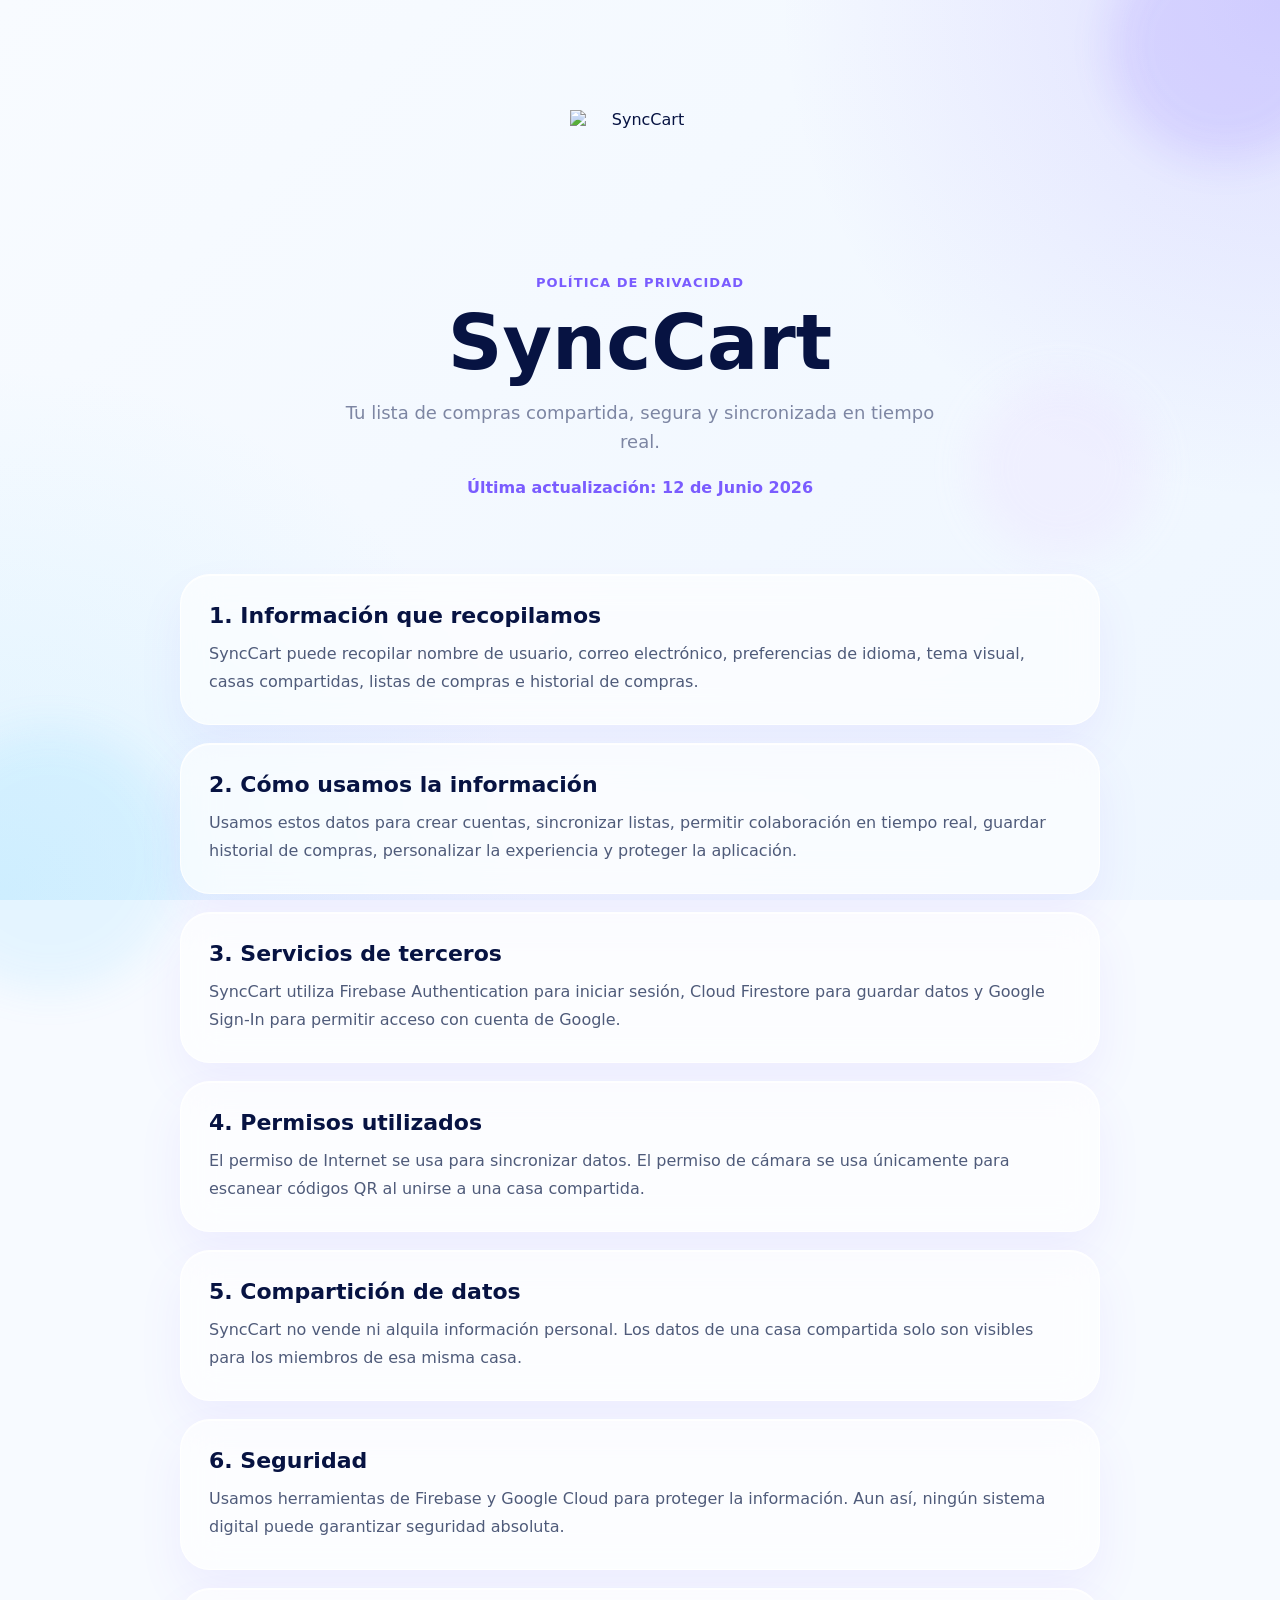
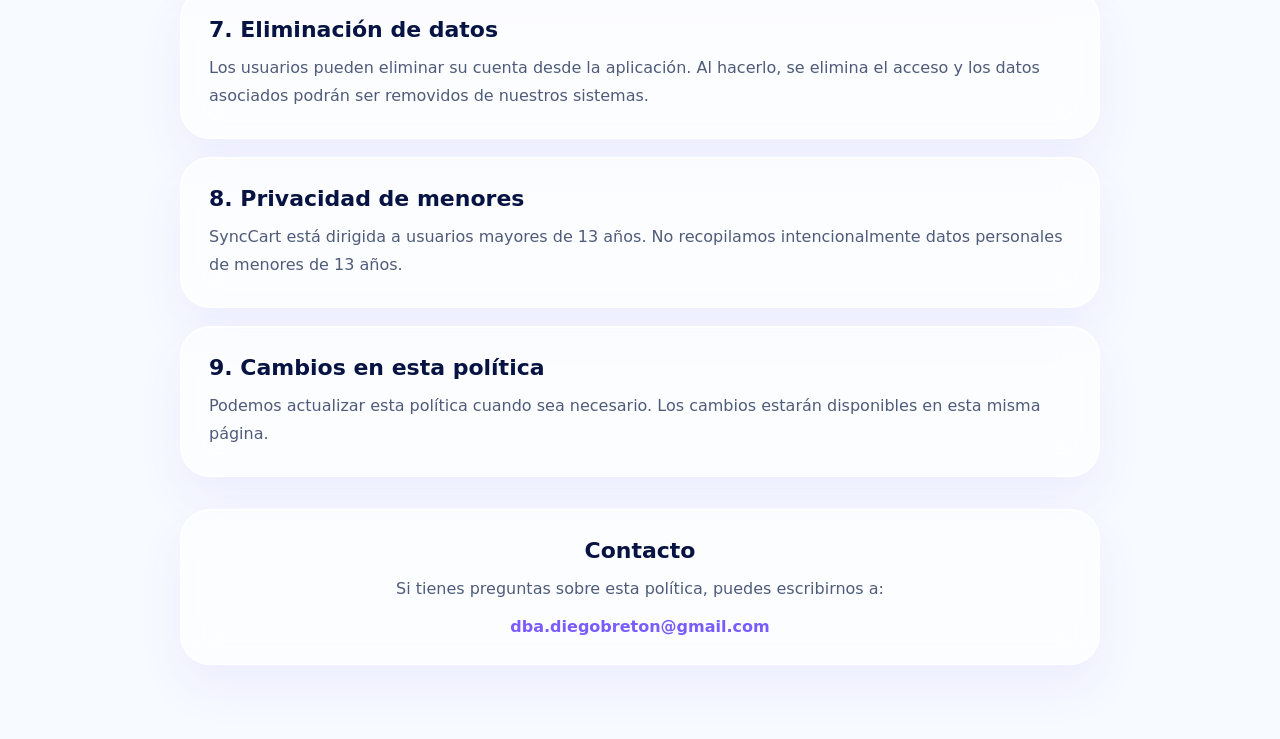
==== index.html @ 20d23b96 "Add files via upload" ====
<!DOCTYPE html>
<html lang="es">
<head>
  <meta charset="UTF-8" />
  <meta name="viewport" content="width=device-width, initial-scale=1.0" />
  <title>Política de Privacidad | SyncCart</title>

  <link rel="stylesheet" href="style.css" />
</head>
<body>
  <div class="background">
    <div class="orb orb-1"></div>
    <div class="orb orb-2"></div>
    <div class="orb orb-3"></div>
  </div>

  <main class="container">
    <section class="hero reveal">
      <div class="app-icon">
        <img src="assets/icon.png" alt="SyncCart">
      </div>
      <p class="eyebrow">Política de Privacidad</p>
      <h1>SyncCart</h1>
      <p class="subtitle">
        Tu lista de compras compartida, segura y sincronizada en tiempo real.
      </p>
      <p class="date">Última actualización: 12 de Junio 2026</p>
    </section>

    <section class="card reveal">
      <h2>1. Información que recopilamos</h2>
      <p>SyncCart puede recopilar nombre de usuario, correo electrónico, preferencias de idioma, tema visual, casas compartidas, listas de compras e historial de compras.</p>
    </section>

    <section class="card reveal">
      <h2>2. Cómo usamos la información</h2>
      <p>Usamos estos datos para crear cuentas, sincronizar listas, permitir colaboración en tiempo real, guardar historial de compras, personalizar la experiencia y proteger la aplicación.</p>
    </section>

    <section class="card reveal">
      <h2>3. Servicios de terceros</h2>
      <p>SyncCart utiliza Firebase Authentication para iniciar sesión, Cloud Firestore para guardar datos y Google Sign-In para permitir acceso con cuenta de Google.</p>
    </section>

    <section class="card reveal">
      <h2>4. Permisos utilizados</h2>
      <p>El permiso de Internet se usa para sincronizar datos. El permiso de cámara se usa únicamente para escanear códigos QR al unirse a una casa compartida.</p>
    </section>

    <section class="card reveal">
      <h2>5. Compartición de datos</h2>
      <p>SyncCart no vende ni alquila información personal. Los datos de una casa compartida solo son visibles para los miembros de esa misma casa.</p>
    </section>

    <section class="card reveal">
      <h2>6. Seguridad</h2>
      <p>Usamos herramientas de Firebase y Google Cloud para proteger la información. Aun así, ningún sistema digital puede garantizar seguridad absoluta.</p>
    </section>

    <section class="card reveal">
      <h2>7. Eliminación de datos</h2>
      <p>Los usuarios pueden eliminar su cuenta desde la aplicación. Al hacerlo, se elimina el acceso y los datos asociados podrán ser removidos de nuestros sistemas.</p>
    </section>

    <section class="card reveal">
      <h2>8. Privacidad de menores</h2>
      <p>SyncCart está dirigida a usuarios mayores de 13 años. No recopilamos intencionalmente datos personales de menores de 13 años.</p>
    </section>

    <section class="card reveal">
      <h2>9. Cambios en esta política</h2>
      <p>Podemos actualizar esta política cuando sea necesario. Los cambios estarán disponibles en esta misma página.</p>
    </section>

    <section class="contact reveal">
      <h2>Contacto</h2>
      <p>Si tienes preguntas sobre esta política, puedes escribirnos a:</p>
      <a href="mailto:dba.diegobreton@gmail.com">dba.diegobreton@gmail.com</a>
    </section>
  </main>

  <script src="script.js"></script>
</body>
</html>
---- style.css ----
* {
  box-sizing: border-box;
  margin: 0;
  padding: 0;
}

body {
  font-family: Inter, system-ui, -apple-system, BlinkMacSystemFont, "Segoe UI", sans-serif;
  background: #f7faff;
  color: #071342;
  min-height: 100vh;
  overflow-x: hidden;
}

.background {
  position: fixed;
  inset: 0;
  z-index: -1;
  background:
    radial-gradient(circle at top right, rgba(122, 92, 255, 0.16), transparent 32%),
    radial-gradient(circle at bottom left, rgba(120, 215, 255, 0.18), transparent 34%),
    linear-gradient(135deg, #f8fbff, #eef6ff);
}

.orb {
  position: absolute;
  border-radius: 999px;
  filter: blur(20px);
  opacity: 0.65;
  animation: float 8s ease-in-out infinite;
}

.orb-1 {
  width: 230px;
  height: 230px;
  background: rgba(122, 92, 255, 0.22);
  top: -70px;
  right: -60px;
}

.orb-2 {
  width: 260px;
  height: 260px;
  background: rgba(120, 215, 255, 0.22);
  bottom: -90px;
  left: -80px;
  animation-delay: 1.5s;
}

.orb-3 {
  width: 180px;
  height: 180px;
  background: rgba(233, 213, 255, 0.35);
  top: 42%;
  right: 10%;
  animation-delay: 3s;
}

.container {
  width: min(920px, 92%);
  margin: 0 auto;
  padding: 56px 0;
}

.hero {
  text-align: center;
  padding: 54px 24px;
}

.app-icon {
  display: flex;
  justify-content: center;
  align-items: center;
  margin: 0 auto 22px;
}

.app-icon img {
  width: 140px;
  height: 140px;
  object-fit: contain;
}

.eyebrow {
  color: #7a5cff;
  font-weight: 800;
  letter-spacing: 0.08em;
  text-transform: uppercase;
  font-size: 13px;
  margin-bottom: 10px;
}

h1 {
  font-size: clamp(42px, 8vw, 76px);
  line-height: 1;
  margin-bottom: 18px;
}

.subtitle {
  max-width: 620px;
  margin: 0 auto;
  color: #7d86a3;
  font-size: 18px;
  line-height: 1.6;
}

.date {
  margin-top: 18px;
  color: #7a5cff;
  font-weight: 700;
}

.card,
.contact {
  margin: 18px 0;
  padding: 28px;
  border-radius: 30px;
  background: rgba(255, 255, 255, 0.62);
  border: 1px solid rgba(255, 255, 255, 0.8);
  box-shadow:
    0 22px 45px rgba(122, 92, 255, 0.08),
    inset 0 1px 0 rgba(255, 255, 255, 0.9);
  backdrop-filter: blur(18px);
  transition: transform 0.3s ease, box-shadow 0.3s ease;
}

.card:hover,
.contact:hover {
  transform: translateY(-4px);
  box-shadow:
    0 28px 60px rgba(122, 92, 255, 0.13),
    inset 0 1px 0 rgba(255, 255, 255, 0.95);
}

h2 {
  font-size: 22px;
  margin-bottom: 12px;
}

p {
  color: #4f5b7a;
  line-height: 1.75;
  font-size: 16px;
}

.contact {
  text-align: center;
  margin-top: 32px;
}

.contact a {
  display: inline-block;
  margin-top: 14px;
  color: #7a5cff;
  text-decoration: none;
  font-weight: 900;
}

.reveal {
  opacity: 0;
  transform: translateY(24px);
  transition: opacity 0.8s ease, transform 0.8s ease;
}

.reveal.active {
  opacity: 1;
  transform: translateY(0);
}

@keyframes float {
  0%, 100% {
    transform: translateY(0) scale(1);
  }

  50% {
    transform: translateY(-18px) scale(1.04);
  }
}

@media (max-width: 600px) {
  .container {
    width: 92%;
    padding: 34px 0;
  }

  .hero {
    padding: 36px 10px;
  }

  .card,
  .contact {
    padding: 22px;
    border-radius: 24px;
  }
}
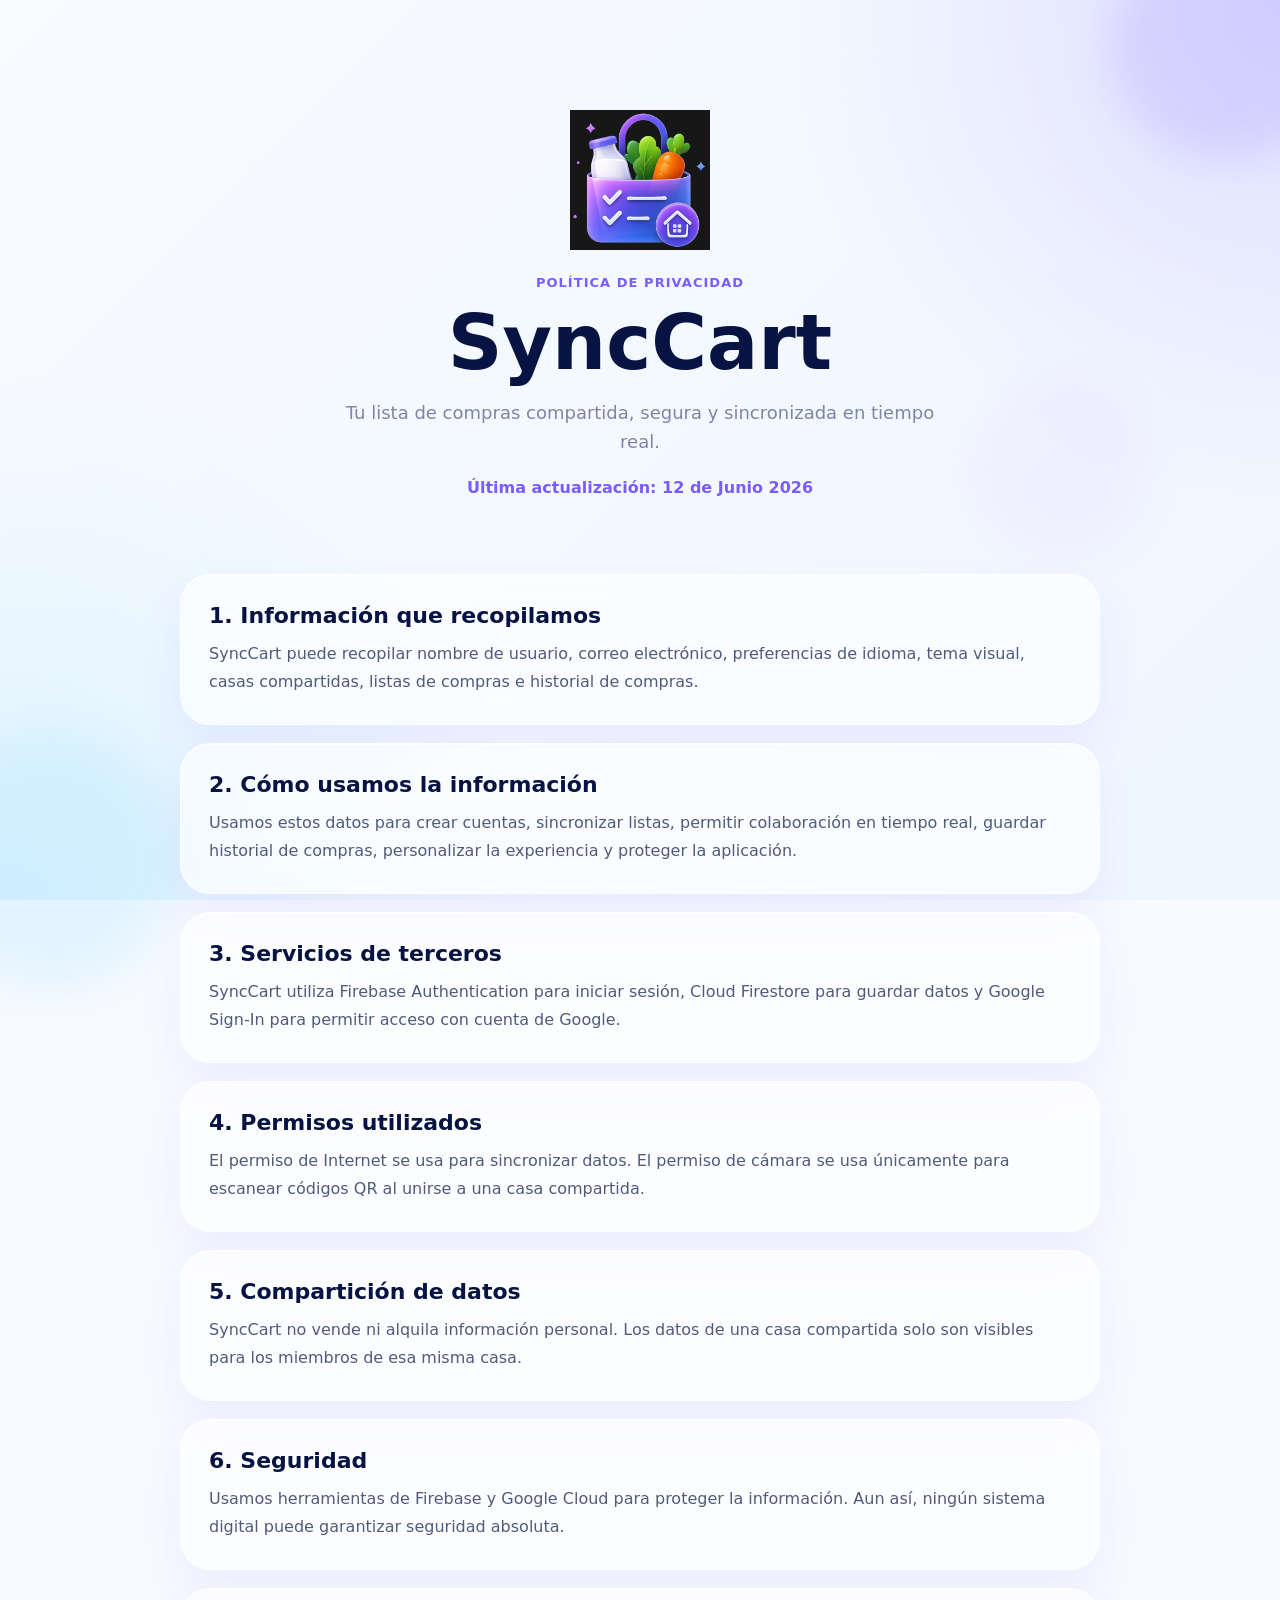
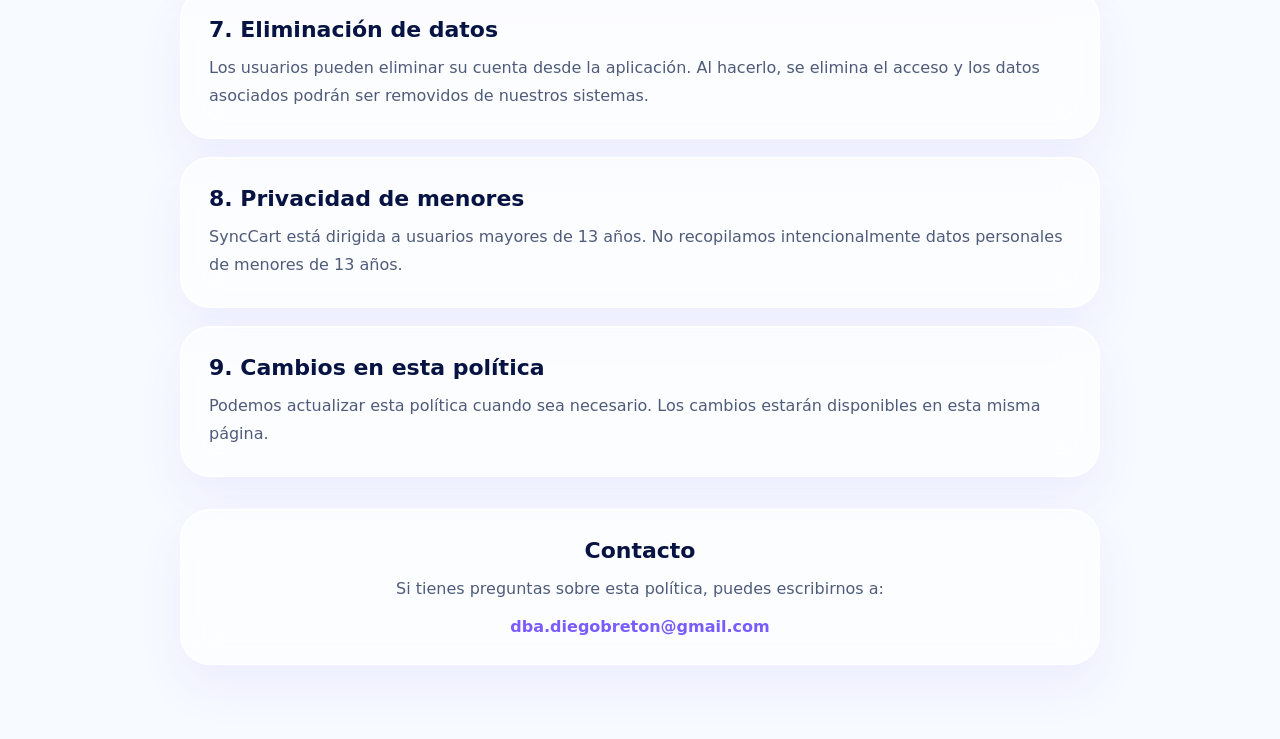
==== commit 4c86840c: "Add files via upload" ====
--- a/index.html
+++ b/index.html
@@ -17,7 +17,7 @@
   <main class="container">
     <section class="hero reveal">
       <div class="app-icon">
-        <img src="assets/icon.png" alt="SyncCart">
+        <img src="icon.png" alt="SyncCart">
       </div>
       <p class="eyebrow">Política de Privacidad</p>
       <h1>SyncCart</h1>
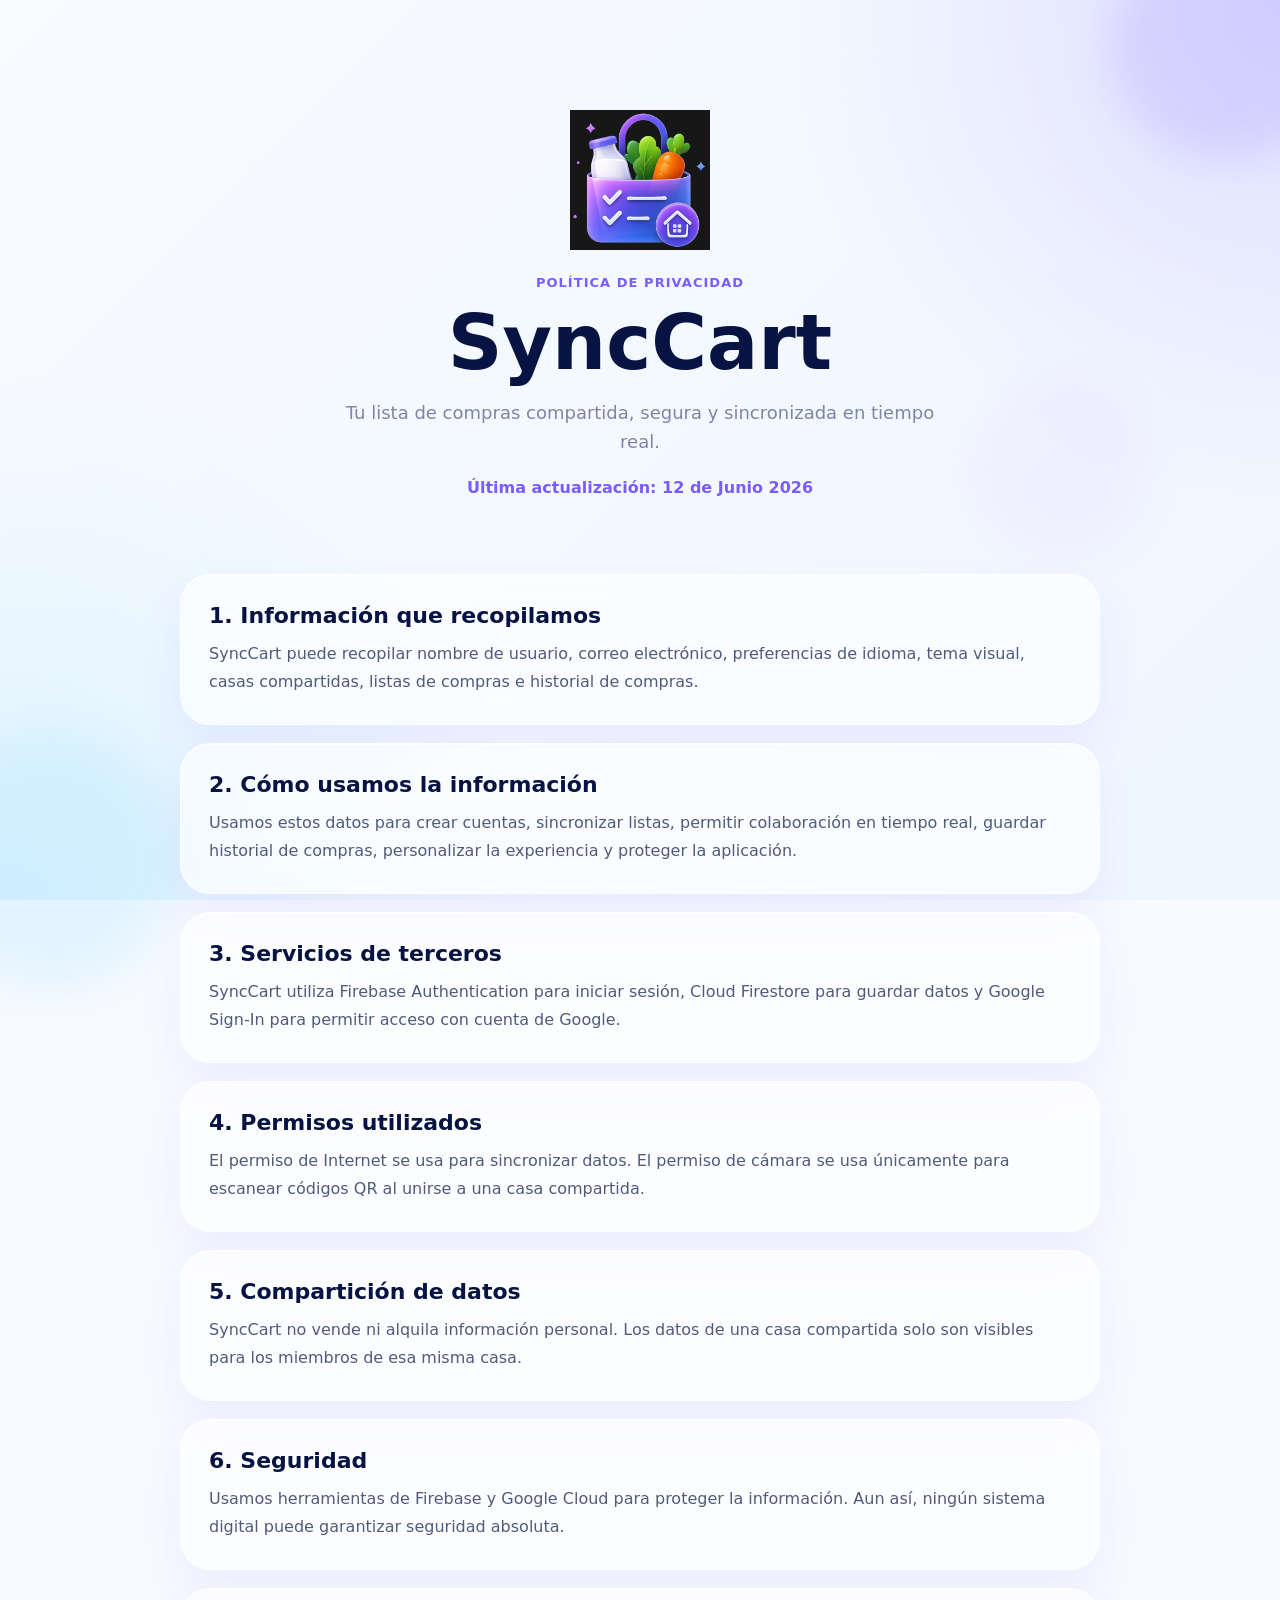
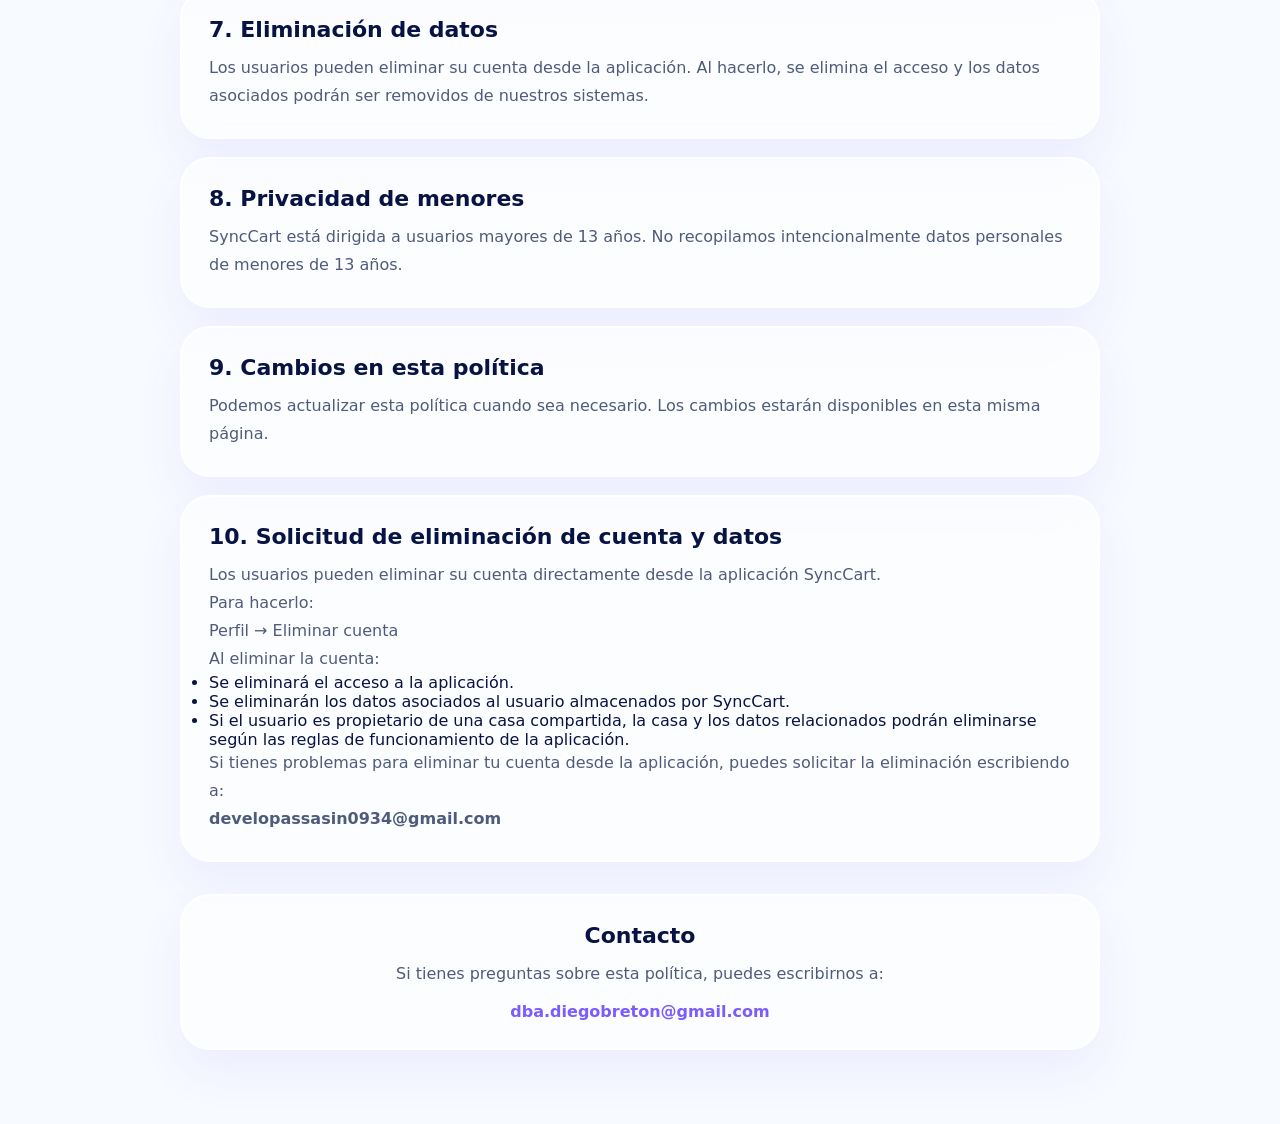
==== commit 20e8d155: "Update index.html" ====
--- a/index.html
+++ b/index.html
@@ -72,6 +72,40 @@
       <p>Podemos actualizar esta política cuando sea necesario. Los cambios estarán disponibles en esta misma página.</p>
     </section>
 
+    <section class="card reveal">
+      <h2>10. Solicitud de eliminación de cuenta y datos</h2>
+    
+      <p>
+        Los usuarios pueden eliminar su cuenta directamente desde la aplicación SyncCart.
+      </p>
+    
+      <p>
+        Para hacerlo:
+      </p>
+    
+      <p>
+        Perfil → Eliminar cuenta
+      </p>
+    
+      <p>
+        Al eliminar la cuenta:
+      </p>
+    
+      <ul>
+        <li>Se eliminará el acceso a la aplicación.</li>
+        <li>Se eliminarán los datos asociados al usuario almacenados por SyncCart.</li>
+        <li>Si el usuario es propietario de una casa compartida, la casa y los datos relacionados podrán eliminarse según las reglas de funcionamiento de la aplicación.</li>
+      </ul>
+    
+      <p>
+        Si tienes problemas para eliminar tu cuenta desde la aplicación, puedes solicitar la eliminación escribiendo a:
+      </p>
+    
+      <p>
+        <strong>developassasin0934@gmail.com</strong>
+      </p>
+    </section>
+    
     <section class="contact reveal">
       <h2>Contacto</h2>
       <p>Si tienes preguntas sobre esta política, puedes escribirnos a:</p>
@@ -81,4 +115,4 @@
 
   <script src="script.js"></script>
 </body>
-</html>+</html>
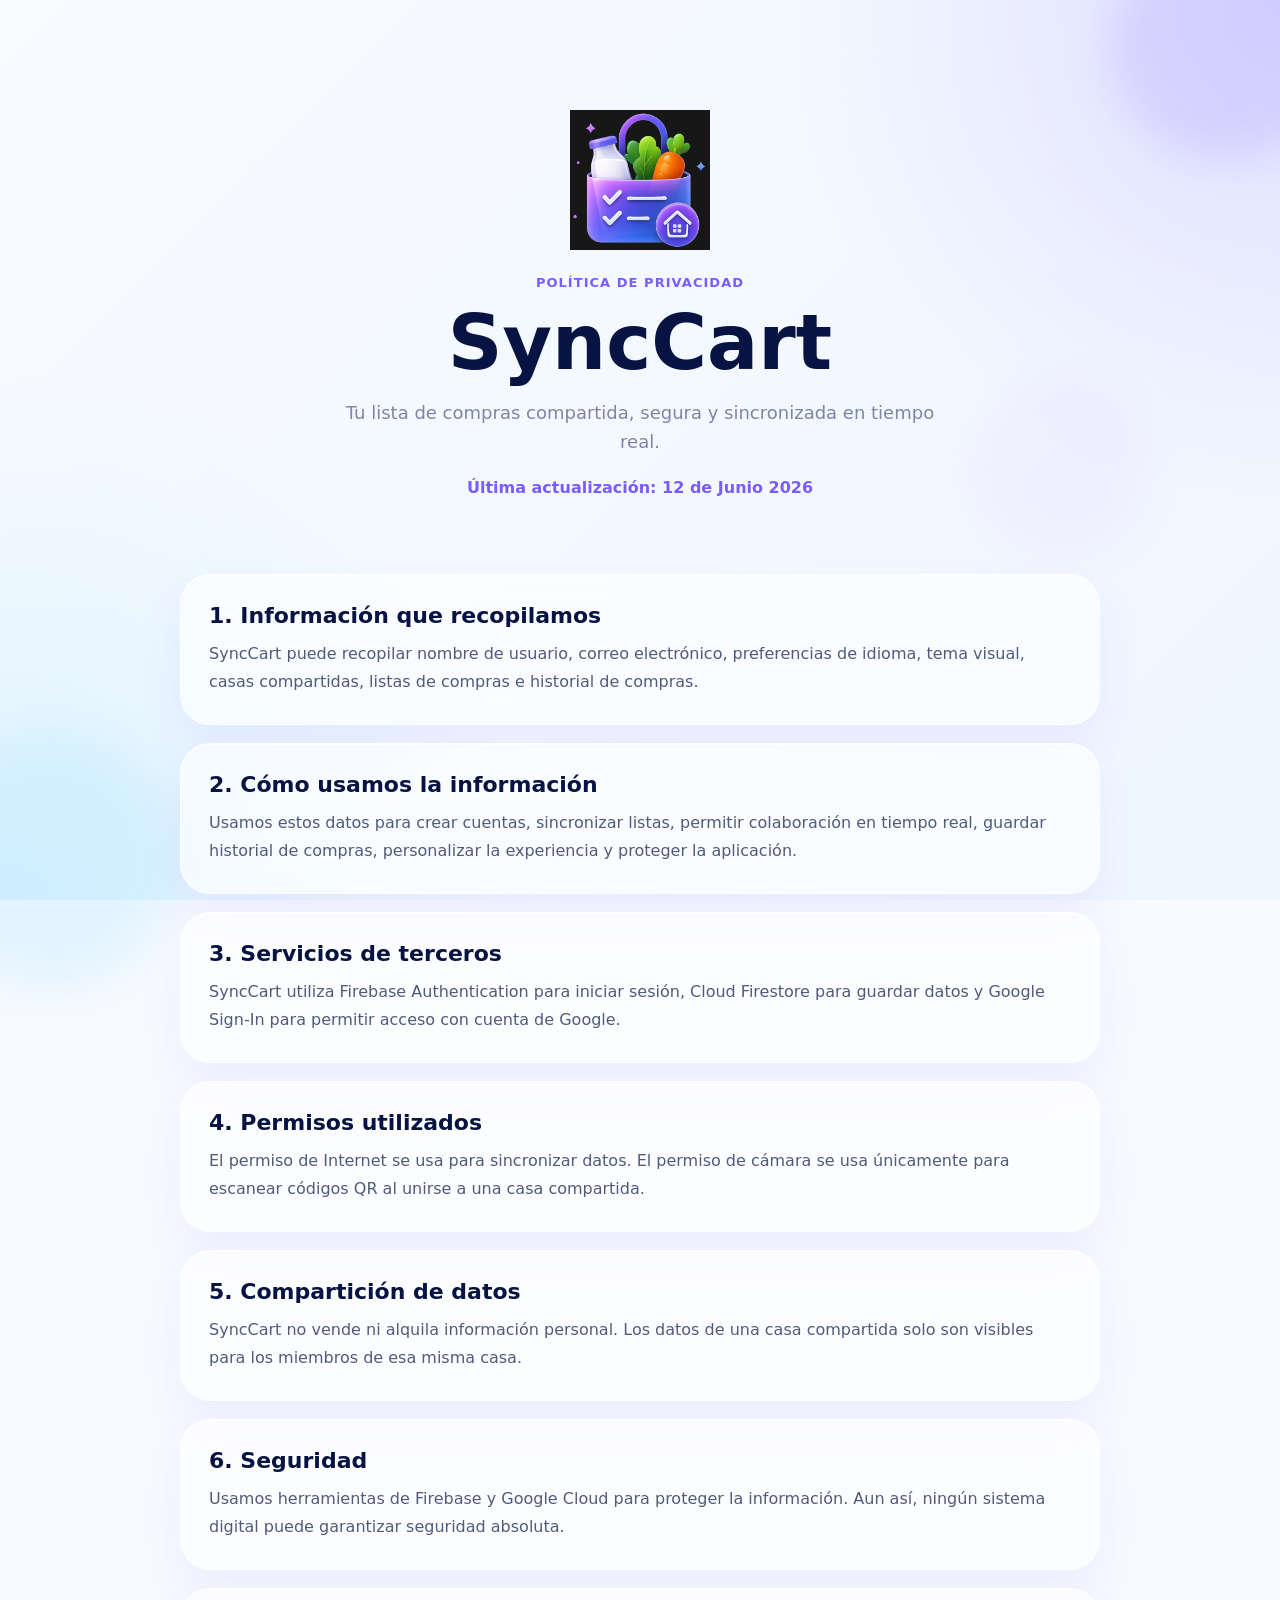
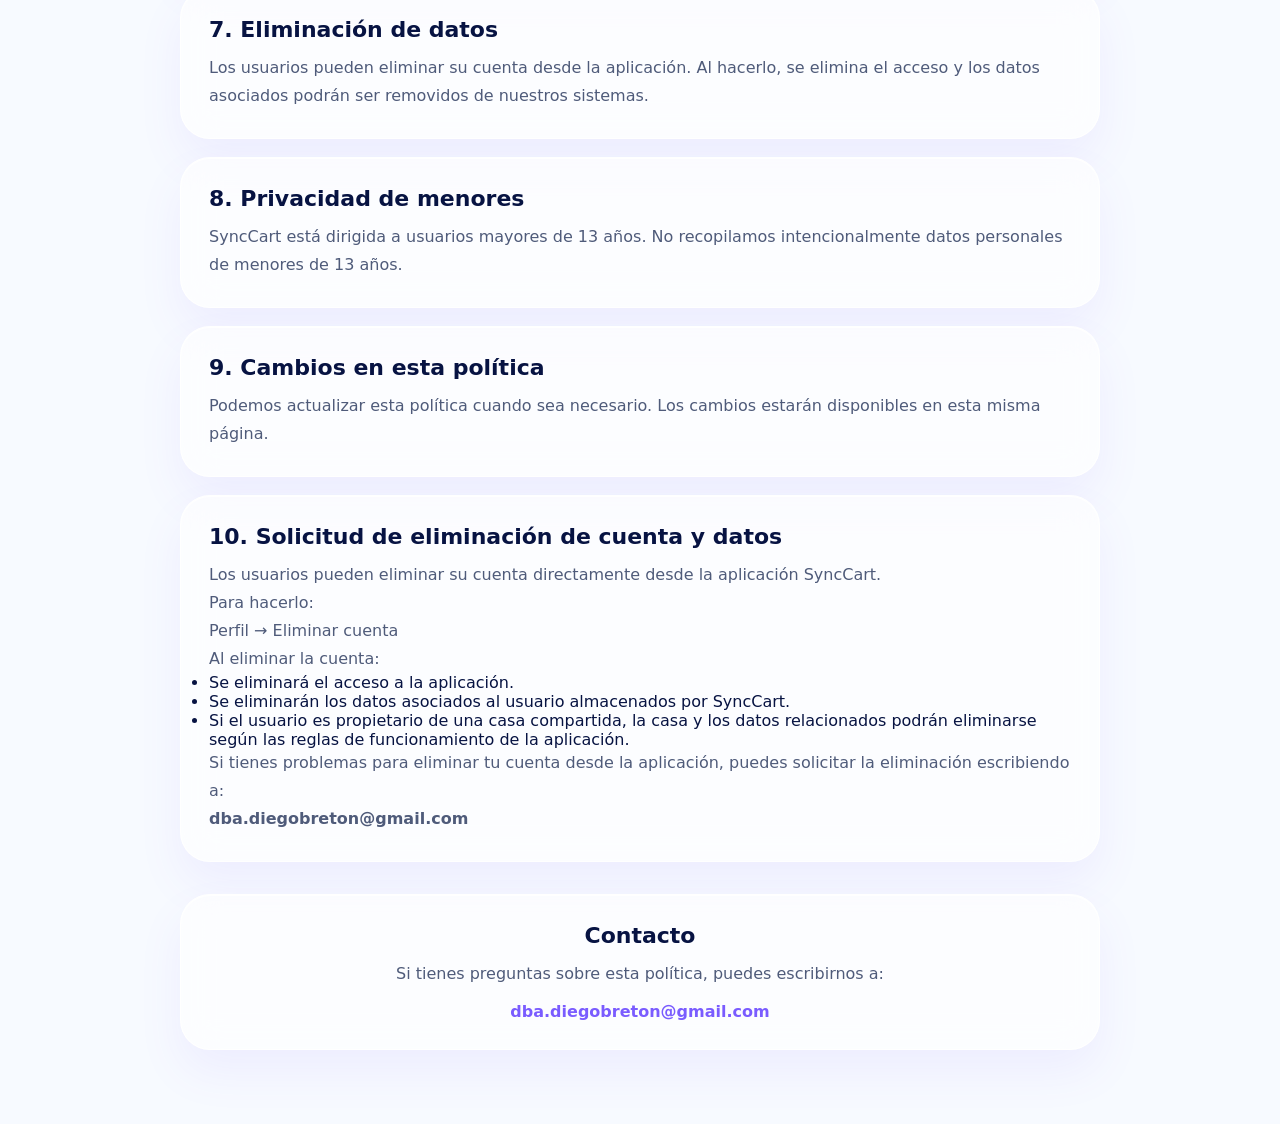
==== commit 11f116b6: "Update index.html" ====
--- a/index.html
+++ b/index.html
@@ -102,7 +102,7 @@
       </p>
     
       <p>
-        <strong>developassasin0934@gmail.com</strong>
+        <strong>dba.diegobreton@gmail.com</strong>
       </p>
     </section>
     
